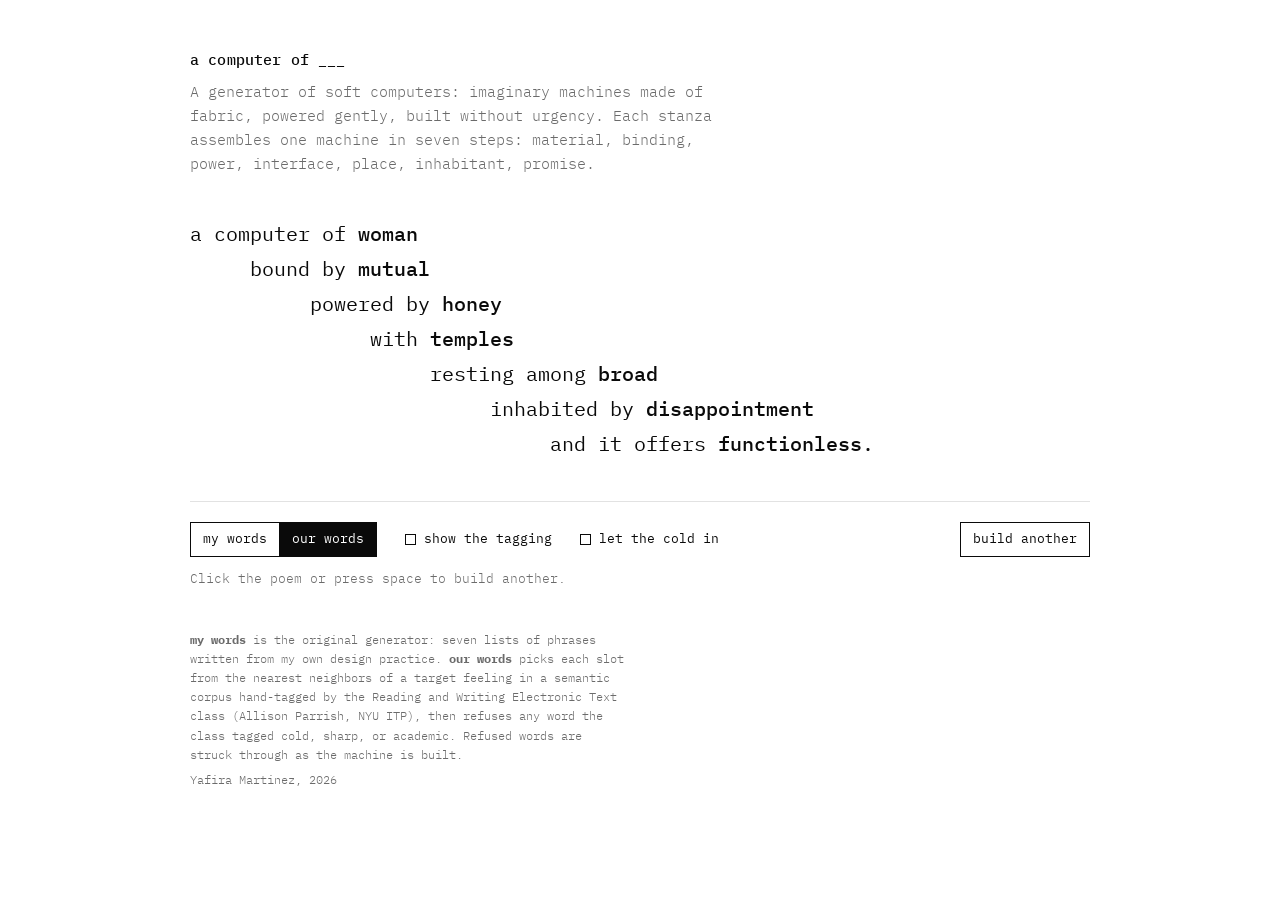
==== index.html @ 9735bdd8 "Initial commit" ====
<!doctype html>
<html lang="en">
<head>
<meta charset="utf-8">
<meta name="viewport" content="width=device-width, initial-scale=1">
<title>a computer of ___</title>
<link rel="preconnect" href="https://fonts.googleapis.com">
<link rel="stylesheet" href="https://fonts.googleapis.com/css2?family=IBM+Plex+Mono:ital,wght@0,300;0,400;0,500;1,300&display=swap">
<style>
/* layout: one column, the stanza cascades down and to the right like layered cloth; controls sit under it */
:root {
  --paper: #ffffff;
  --ink: #0a0a0a;
  --ink-soft: #6b6b6b;
  --ink-faint: #bdbdbd;
  --rule: #e2e2e2;
  --mono: "IBM Plex Mono", ui-monospace, "SF Mono", Menlo, Consolas, monospace;
  --step: 5ch;
}
@media (prefers-color-scheme: dark) {
  :root:not([data-theme="light"]) { --paper: #0a0a0a; --ink: #f5f5f5; --ink-soft: #9a9a9a; --ink-faint: #4a4a4a; --rule: #262626; color-scheme: dark; }
}
:root[data-theme="dark"] { --paper: #0a0a0a; --ink: #f5f5f5; --ink-soft: #9a9a9a; --ink-faint: #4a4a4a; --rule: #262626; color-scheme: dark; }

* { box-sizing: border-box; }
html, body { min-height: 100%; }
body {
  background: var(--paper);
  color: var(--ink);
  font-family: var(--mono);
  font-size: 15px;
  line-height: 1.6;
  padding-block: 40px 56px;
  padding-inline: 24px;
}
.wrap { max-width: 900px; margin: 0 auto; display: flex; flex-direction: column; gap: 40px; }

header { display: flex; flex-direction: column; gap: 8px; max-width: 62ch; }
h1 { font-size: 15px; font-weight: 500; margin: 0; letter-spacing: 0.01em; }
header p { margin: 0; color: var(--ink-soft); font-weight: 300; }

#stage {
  appearance: none; background: none; border: 0; color: inherit; font: inherit; text-align: left;
  padding: 0; cursor: pointer; display: flex; flex-direction: column; gap: 36px; min-width: 0;
}
#stage:focus-visible { outline: 1px dashed var(--ink); outline-offset: 12px; }

.stanza { display: flex; flex-direction: column; font-size: clamp(15px, 1.6vw + 8px, 20px); line-height: 1.75; }
.stanza.old { color: var(--ink-faint); font-size: 15px; line-height: 1.6; }
.stanza.old .tag { display: none; }
.line { padding-left: calc(var(--i) * var(--step)); text-indent: -2ch; margin-left: 2ch; min-width: 0; overflow-wrap: anywhere; }
.line.pending { visibility: hidden; }
.w { font-weight: 500; }
.stanza.old .w { font-weight: 400; }
.struck { text-decoration: line-through; color: var(--ink-faint); font-weight: 300; }
.tag { color: var(--ink-soft); font-weight: 300; font-style: italic; font-size: 0.72em; white-space: nowrap; }

.controls { display: flex; flex-wrap: wrap; gap: 12px 28px; align-items: center; border-top: 1px solid var(--rule); padding-top: 20px; }
.group { display: flex; gap: 0; border: 1px solid var(--ink); }
.group button, .toggle, .again {
  font: inherit; font-size: 13px; color: var(--ink); background: var(--paper); border: 0; padding: 6px 12px; cursor: pointer;
}
.group button[aria-pressed="true"] { background: var(--ink); color: var(--paper); }
.group button + button { border-left: 1px solid var(--ink); }
.toggle { padding: 6px 0; display: inline-flex; gap: 8px; align-items: center; }
.toggle[disabled] { color: var(--ink-faint); cursor: default; }
.box { display: inline-block; width: 11px; height: 11px; border: 1px solid currentColor; }
.toggle[aria-pressed="true"] .box { background: currentColor; }
.again { border: 1px solid var(--ink); margin-left: auto; }
.again:hover, .group button:hover { text-decoration: underline; }
button:focus-visible { outline: 1px dashed var(--ink); outline-offset: 3px; }
.panel { display: flex; flex-direction: column; gap: 12px; }
.hint { margin: 0;  color: var(--ink-soft); font-size: 13px; font-weight: 300; }

footer { color: var(--ink-soft); font-size: 12px; font-weight: 300; max-width: 62ch; display: flex; flex-direction: column; gap: 6px; }
footer p { margin: 0; }

@media (max-width: 560px) {
  :root { --step: 2ch; }
  body { padding-inline: 16px; padding-block: 28px 40px; }
  .again { margin-left: 0; }
}
@media (prefers-reduced-motion: reduce) { .line.pending { visibility: visible; } }
</style>
</head>
<body>
<div class="wrap">
  <header>
    <h1>a computer of ___</h1>
    <p>A generator of soft computers: imaginary machines made of fabric, powered gently, built without urgency. Each stanza assembles one machine in seven steps: material, binding, power, interface, place, inhabitant, promise.</p>
  </header>

  <button id="stage" type="button" aria-label="Build another computer" aria-live="polite"></button>

  <div class="panel">
  <div class="controls">
    <div class="group" role="group" aria-label="Vocabulary">
      <button id="src-hand" type="button" aria-pressed="false">my words</button>
      <button id="src-corpus" type="button" aria-pressed="true">our words</button>
    </div>
    <button id="t-tags" class="toggle" type="button" aria-pressed="false"><span class="box"></span>show the tagging</button>
    <button id="t-cold" class="toggle" type="button" aria-pressed="false"><span class="box"></span>let the cold in</button>
    <button id="again" class="again" type="button">build another</button>
  </div>
  <p class="hint" id="hint"></p>
  </div>

  <footer>
    <p><b>my words</b> is the original generator: seven lists of phrases written from my own design practice. <b>our words</b> picks each slot from the nearest neighbors of a target feeling in a semantic corpus hand-tagged by the Reading and Writing Electronic Text class (Allison Parrish, NYU ITP), then refuses any word the class tagged cold, sharp, or academic. Refused words are struck through as the machine is built.</p>
    <p>Yafira Martinez, 2026</p>
  </footer>
</div>
<script>
// nearest-neighbor pools precomputed from the class semantic corpus (semantic-categories-2026-04-10.jsonl)
const DATA = {"pools":{"material":["threads","horse","flute-player","gas","tall","flutter","period","necessity","trace","men singers","lion","glass","chestnut","posts","joint","wood","woman","plants","people","animals","rock","gasoline","your knees","knee","leaves","hoes","normal","foil","pole","gowns","inherent","sand","insect","finger","whiskers","daughter","bodies","bough","sea","head"],"structure":["harmonious","okay","lamp","salon","something","message","again","character","mutual","loop","all","lyric","breast","whispers","ease","open","broad","close","full","show","complete","hours","stamp","ones","return","motion","public","rippling","swiftness","camera","worlds","ball","lovely","nod","pockets","papa","together","unusually good","rich","shaft"],"power":["simmering","yellow","temperate","sunset","red","bath","praise","lift","hot","middle","notions","fire","nightingale","light","heat","vineyards","summer","afternoon","glow","asleep","honest","sunlight","share","manner","clothes","honey","tea","aura","bosom","touch","parent","heaven","liquor","color","father","pet","morning","desire","music","october"],"interface":["hunger","fit","steps","speakers","vehicle","stitch","straight","plow","trucks","neat","pen","workmen","thing","dock","gunpowder","doorways","typewriters","drinking","spine","pace","pieces","real","step","cuff","roads","locksmiths","long","piece","stocking","trip","topmost","proficient","rooms","sugar","platform","heights","side","set","captain","dessert"],"interface_soft":["tips","stocking","trip","topmost","proficient","sugar","traces","bearer","tangible","set","temples","teaspoon","shelf","rooms","platform","captain","ground","the pilot","writers","turnpikes","physical","figure","instruments","store","dessert","bottle","side","asia","heights","furniture","room","objects","couch","dock","workmen","gunpowder","supermarket","thing","doorways","suitcase"],"location":["harmonious","okay","whispers","breast","ease","lamp","kiln","salon","coats","shaft","fond","rich","together","everyone","unusually good","songs","house","lovely","pockets","nod","papa","workmanship","foulness","open","aura","lights","the sun","tucked in","close","bosom","full","unity","broad","hot","sun","pan","village","hearts","belly","october"],"inhabitant":["husband","personal","melancholies","concerns","you","support","behavior","uncertain","front","conceit","romance","salutation","jealous","degrading","wanting","lonely","daily","amazing","chuckle","temper","dad","ashamed","dread","passion","wives","sure","disappointment","bored","sorrow","confused","humble","problems","boreddddd","frail words","language","faithful","interest","ordinary","awful","plays"],"promise":["fame","near","foolish","jolly","girlish","strong","charming","functionless","imagination","slang","ok","performances","vibe","mean","_statirical_","personality","pride","desires","beautiful","excitement","flavorful","sentimental","unfair","soul","enchanted","funny","merry","true loves","careless","comic","shame","influences","mad","imagery","forgivable","trick","beauty","plays","wives","disappointment"]},"tags":{"_statirical_":[["emotive",1],["youthful",1]],"afternoon":[["warm",4],["organic",2],["tangible",2],["round",1],["emotive",1]],"again":[["round",2]],"all":[["round",3]],"amazing":[["emotive",1]],"animals":[["organic",5],["tangible",5],["warm",2],["youthful",1]],"ashamed":[["emotive",2]],"asia":[["tangible",1]],"asleep":[["warm",4],["emotive",2],["youthful",1],["organic",1],["round",1]],"aura":[["warm",2],["organic",1],["emotive",1],["round",1]],"awful":[["emotive",1]],"ball":[["round",3],["tangible",2],["outlandish",1],["warm",1],["youthful",1]],"bath":[["warm",3],["organic",1],["tangible",1]],"bearer":[["tangible",1]],"beautiful":[["emotive",3],["youthful",2],["round",1],["warm",1]],"beauty":[["youthful",3],["emotive",3],["organic",1],["warm",1]],"behavior":[["emotive",1]],"belly":[["round",3],["organic",2],["tangible",2],["warm",2],["youthful",1]],"bodies":[["organic",2],["tangible",2],["warm",1]],"bored":[["emotive",1]],"boreddddd":[["emotive",2]],"bosom":[["warm",2],["organic",1],["round",1],["tangible",1]],"bottle":[["tangible",1]],"bough":[["organic",2],["tangible",2],["round",1]],"breast":[["round",2],["warm",2],["tangible",1]],"broad":[["round",2],["outlandish",1],["tangible",1],["warm",1]],"camera":[["round",2],["tangible",1]],"captain":[["tangible",1]],"careless":[["emotive",2],["cold",1],["youthful",1]],"character":[["round",1]],"charming":[["youthful",1],["emotive",1]],"chestnut":[["organic",2],["tangible",2]],"chuckle":[["emotive",2]],"close":[["round",2],["organic",1],["emotive",1],["warm",1]],"clothes":[["warm",3],["organic",2],["tangible",2]],"coats":[["warm",3],["round",2],["tangible",2],["organic",1]],"color":[["warm",3],["cold",2],["organic",1],["youthful",1]],"comic":[["emotive",2],["youthful",1],["warm",1]],"complete":[["round",3],["tangible",1],["academic",1]],"conceit":[["emotive",1]],"concerns":[["emotive",3],["warm",2]],"confused":[["emotive",3]],"couch":[["tangible",4],["round",1],["warm",1]],"cuff":[["tangible",2],["sharp",1],["youthful",1]],"dad":[["emotive",1]],"daily":[["emotive",1]],"daughter":[["organic",2],["tangible",2],["youthful",1]],"degrading":[["emotive",1]],"desire":[["warm",2],["emotive",1],["organic",1],["outlandish",1],["youthful",1]],"desires":[["emotive",3],["youthful",2],["sharp",1],["warm",1]],"dessert":[["tangible",3]],"disappointment":[["emotive",1]],"dock":[["tangible",3],["cold",1],["sharp",1]],"doorways":[["tangible",3],["warm",1],["sharp",1]],"dread":[["emotive",1]],"drinking":[["tangible",2],["organic",1],["sharp",1]],"ease":[["round",2],["warm",2],["emotive",1]],"enchanted":[["emotive",2],["warm",1],["youthful",1]],"everyone":[["emotive",1],["warm",1],["round",1]],"excitement":[["emotive",3],["youthful",2],["sharp",1],["warm",1]],"faithful":[["emotive",2]],"fame":[["emotive",2],["youthful",1]],"father":[["warm",3],["emotive",2],["organic",1],["tangible",1]],"figure":[["tangible",1]],"finger":[["tangible",3],["organic",2],["round",1]],"fire":[["warm",4],["organic",3],["emotive",1]],"fit":[["tangible",2],["sharp",1]],"flavorful":[["emotive",2],["tangible",1],["youthful",1]],"flute-player":[["organic",1],["tangible",1]],"flutter":[["organic",1],["tangible",1]],"foil":[["tangible",2],["organic",1]],"fond":[["emotive",2],["round",2],["warm",2]],"foolish":[["emotive",3],["youthful",3]],"forgivable":[["emotive",3],["organic",1],["youthful",1],["warm",1]],"foulness":[["emotive",1],["round",1],["warm",1]],"frail words":[["emotive",1]],"front":[["emotive",1]],"full":[["round",2],["emotive",1],["organic",1],["warm",1]],"functionless":[["emotive",1],["youthful",1]],"funny":[["emotive",2],["warm",1],["youthful",1]],"furniture":[["tangible",2]],"gas":[["organic",1],["tangible",1]],"gasoline":[["organic",2],["tangible",1]],"girlish":[["emotive",1],["youthful",1]],"glass":[["organic",2],["tangible",2]],"glow":[["warm",5],["organic",4],["round",2],["emotive",1],["youthful",1],["tangible",1]],"gowns":[["tangible",2],["organic",1]],"ground":[["tangible",1]],"gunpowder":[["tangible",3],["cold",1],["sharp",1]],"harmonious":[["round",1],["warm",1]],"head":[["organic",4],["tangible",4],["round",2]],"hearts":[["warm",4],["organic",3],["round",3],["emotive",2],["tangible",2],["youthful",1]],"heat":[["organic",1],["warm",1]],"heaven":[["warm",2],["organic",1],["emotive",1],["outlandish",1]],"heights":[["tangible",1]],"hoes":[["tangible",2],["organic",1]],"honest":[["warm",2],["emotive",1]],"honey":[["organic",2],["warm",2],["tangible",1]],"horse":[["organic",1],["tangible",1]],"hot":[["warm",7],["organic",3],["round",2],["sharp",1],["tangible",1]],"hours":[["round",2],["outlandish",1]],"house":[["round",4],["tangible",4],["warm",4]],"humble":[["emotive",1]],"hunger":[["tangible",2],["sharp",1]],"husband":[["emotive",2],["warm",1]],"imagery":[["emotive",2],["academic",1],["youthful",1]],"imagination":[["emotive",1],["youthful",1]],"influences":[["emotive",2],["outlandish",1],["youthful",1]],"inherent":[["organic",2],["tangible",1]],"insect":[["organic",3],["tangible",2],["sharp",1]],"instruments":[["tangible",1]],"interest":[["emotive",1]],"jealous":[["emotive",2]],"joint":[["organic",5],["tangible",5],["youthful",1],["outlandish",1]],"jolly":[["emotive",1],["youthful",1]],"kiln":[["warm",2],["round",1],["tangible",1]],"knee":[["tangible",2],["organic",1]],"lamp":[["round",2],["warm",1],["tangible",1]],"language":[["emotive",1]],"leaves":[["organic",2],["tangible",1]],"lift":[["warm",2]],"light":[["warm",6],["organic",3],["tangible",2],["emotive",1],["youthful",1],["sharp",1],["round",1]],"lights":[["warm",2],["sharp",1],["tangible",1],["round",1]],"lion":[["organic",1],["tangible",1]],"liquor":[["warm",2],["organic",1],["sharp",1],["tangible",1]],"locksmiths":[["tangible",3],["sharp",1],["academic",1],["cold",1]],"lonely":[["emotive",1]],"long":[["tangible",3],["outlandish",1],["round",1],["sharp",1]],"loop":[["round",2]],"lovely":[["emotive",1],["round",1],["warm",1]],"lyric":[["round",1]],"mad":[["emotive",2],["youthful",1],["sharp",1]],"manner":[["warm",2],["emotive",1]],"mean":[["emotive",1],["youthful",1]],"melancholies":[["emotive",2],["warm",1]],"men singers":[["organic",1],["tangible",1]],"merry":[["emotive",2],["warm",1],["youthful",1]],"message":[["round",1]],"middle":[["warm",1]],"morning":[["warm",3],["cold",2],["organic",2],["tangible",1],["sharp",1]],"motion":[["round",2],["tangible",1]],"music":[["warm",4],["emotive",3],["organic",2],["tangible",1],["round",1],["youthful",1]],"mutual":[["round",1]],"near":[["emotive",2],["youthful",1]],"neat":[["sharp",1],["tangible",1]],"necessity":[["organic",1],["tangible",1]],"nightingale":[["warm",3],["organic",1],["outlandish",1],["academic",1]],"nod":[["emotive",1],["round",1],["warm",1]],"normal":[["organic",2],["tangible",1]],"notions":[["warm",1]],"objects":[["tangible",3],["cold",1]],"october":[["warm",2],["emotive",1],["round",1],["cold",1],["organic",1]],"ok":[["emotive",2],["youthful",2]],"okay":[["round",1],["warm",1]],"ones":[["round",2],["outlandish",1]],"open":[["round",2],["warm",1],["youthful",1],["emotive",1]],"ordinary":[["emotive",1]],"pace":[["tangible",2],["academic",1],["sharp",1]],"pan":[["round",4],["tangible",4],["warm",3]],"papa":[["round",2],["warm",2],["cold",1],["emotive",1],["tangible",1],["youthful",1]],"parent":[["warm",2],["emotive",1],["organic",1],["tangible",1]],"passion":[["emotive",2]],"pen":[["tangible",4],["sharp",3],["round",1],["academic",1]],"people":[["organic",4],["tangible",4],["academic",1],["emotive",1],["warm",1]],"performances":[["emotive",1],["youthful",1]],"period":[["organic",1],["tangible",1]],"personal":[["emotive",2],["warm",1]],"personality":[["emotive",3],["organic",1],["youthful",1]],"pet":[["warm",3],["tangible",2],["organic",1],["emotive",1]],"physical":[["tangible",1]],"piece":[["tangible",3],["sharp",3],["round",1],["organic",1]],"pieces":[["tangible",2],["organic",1],["sharp",1]],"plants":[["organic",4],["tangible",3],["warm",1]],"platform":[["tangible",2]],"plays":[["emotive",1]],"plow":[["sharp",2],["tangible",2]],"pockets":[["round",1],["tangible",1],["warm",1]],"pole":[["tangible",2],["organic",1]],"posts":[["organic",1],["tangible",1]],"praise":[["warm",1]],"pride":[["emotive",3],["youthful",1],["organic",1]],"problems":[["emotive",1]],"proficient":[["tangible",1]],"public":[["round",2],["academic",1]],"real":[["tangible",2],["organic",1],["sharp",1]],"red":[["warm",6],["organic",3],["round",1],["emotive",1],["youthful",1]],"return":[["round",2],["tangible",1]],"rich":[["emotive",1],["round",1],["warm",1]],"rippling":[["round",2],["organic",1]],"roads":[["tangible",3],["sharp",1],["organic",1],["round",1]],"rock":[["organic",3],["tangible",3],["round",1],["sharp",1]],"romance":[["emotive",1]],"room":[["tangible",4],["round",1]],"rooms":[["tangible",2]],"salon":[["round",2],["emotive",1],["warm",1]],"salutation":[["emotive",1]],"sand":[["organic",3],["tangible",2],["warm",1]],"sea":[["organic",2],["tangible",2],["round",1]],"sentimental":[["emotive",2],["warm",1],["youthful",1]],"set":[["tangible",1]],"shaft":[["round",1],["tangible",1],["warm",1]],"shame":[["emotive",2],["cold",1],["youthful",1]],"share":[["warm",2],["emotive",1]],"shelf":[["tangible",2]],"show":[["round",3],["organic",1],["tangible",1]],"side":[["tangible",2]],"simmering":[["warm",2],["organic",1]],"slang":[["youthful",1],["emotive",1]],"something":[["round",1]],"songs":[["emotive",1],["round",1],["warm",1]],"sorrow":[["emotive",2]],"soul":[["emotive",2],["organic",1],["youthful",1]],"speakers":[["tangible",3],["sharp",2],["round",1]],"spine":[["tangible",2],["sharp",1],["organic",1]],"stamp":[["round",2],["tangible",1]],"step":[["tangible",2],["organic",1],["sharp",1]],"steps":[["tangible",3],["sharp",2]],"stitch":[["tangible",1],["sharp",1]],"stocking":[["tangible",2]],"store":[["tangible",2]],"straight":[["sharp",2],["tangible",2]],"strong":[["emotive",1],["youthful",1]],"sugar":[["tangible",1]],"suitcase":[["tangible",2],["round",1]],"summer":[["organic",4],["warm",4],["emotive",1]],"sun":[["warm",4],["organic",3],["round",3],["tangible",2],["sharp",1]],"sunlight":[["organic",3],["warm",3],["youthful",1],["tangible",1]],"sunset":[["warm",2],["organic",1]],"supermarket":[["tangible",3],["cold",1],["organic",1]],"support":[["emotive",1]],"sure":[["emotive",1]],"swiftness":[["round",2],["organic",1]],"tall":[["organic",1],["tangible",1]],"tangible":[["tangible",3]],"tea":[["warm",2],["organic",1],["sharp",1],["tangible",1]],"teaspoon":[["tangible",2]],"temper":[["emotive",1]],"temperate":[["warm",2],["organic",1]],"temples":[["tangible",2]],"the pilot":[["tangible",1]],"the sun":[["warm",2],["outlandish",1],["round",1],["tangible",1]],"thing":[["tangible",3],["sharp",1],["academic",1]],"threads":[["organic",1],["tangible",1]],"tips":[["tangible",2]],"together":[["round",1],["tangible",1],["warm",1]],"topmost":[["tangible",1]],"touch":[["warm",2],["emotive",1],["organic",1],["tangible",1]],"trace":[["organic",2],["tangible",2]],"traces":[["tangible",1]],"trick":[["emotive",3],["sharp",1],["youthful",1],["cold",1]],"trip":[["tangible",1]],"trucks":[["sharp",1],["tangible",1]],"true loves":[["emotive",2],["warm",1],["youthful",1]],"tucked in":[["warm",2],["round",1],["youthful",1],["tangible",1]],"turnpikes":[["tangible",1]],"typewriters":[["tangible",3],["sharp",2],["academic",1],["outlandish",1]],"uncertain":[["emotive",1]],"unfair":[["emotive",2],["academic",1],["youthful",1]],"unity":[["warm",2],["academic",1],["emotive",1],["round",1]],"unusually good":[["emotive",1],["round",1],["warm",1]],"vehicle":[["tangible",1],["sharp",1]],"vibe":[["emotive",2],["youthful",2]],"village":[["warm",3],["tangible",2],["round",1]],"vineyards":[["organic",1],["warm",1]],"wanting":[["emotive",1]],"whiskers":[["organic",3],["tangible",2],["round",1]],"whispers":[["round",2],["warm",2],["emotive",1]],"wives":[["emotive",1]],"woman":[["organic",6],["tangible",4],["warm",1]],"wood":[["organic",3],["tangible",2]],"workmanship":[["round",1],["warm",1],["academic",1]],"workmen":[["tangible",3],["sharp",1],["organic",1]],"worlds":[["round",5],["organic",3],["outlandish",2],["warm",2],["tangible",2]],"writers":[["tangible",1]],"yellow":[["warm",2],["organic",1]],"you":[["emotive",1]],"your knees":[["organic",2],["tangible",1]]}};
// vocabulary from the original generator (assignment #1)
const HAND = {
  material: ["felt", "knit", "tulle", "conductive thread", "soft silicone", "foam", "velvet", "gel", "mesh", "industrial felt", "cloud fiber"],
  structure: ["stitched with running thread", "sealed with a slow zipper", "laced with ribbon logic", "held by snaps and patience", "taped with care (temporary)", "woven in loops that remember"],
  power: ["moonlight", "usb power", "a warm battery", "static", "a dim wall outlet", "no power at all", "a shared charge"],
  interface: ["a keyboard that blushes when touched", "a screen that refuses urgency", "buttons that only work if you're gentle", "a dial that drifts like weather", "a touchpad made of cloth and friction", "a cursor that waits for your breath"],
  location: ["under a desk lamp at midnight", "in a room where time is slower", "inside a tote bag", "by the window with quiet air", "in the studio after critique", "near a plant that survives anyway"],
  inhabitant: ["people who log off early", "hands learning softness", "a shy machine spirit", "tired students and their prototypes", "a small archive of care", "memories that don't want to be optimized"],
  promise: ["it will not rush you", "it will misbehave politely", "it will keep your secrets imperfectly", "it will take breaks with you", "it will glow only when needed", "it will never ask for your attention twice"]
};

// the seven-line cascade, per vocabulary
const TEMPLATES = {
  hand: [
    ["A computer of ", "material", ""],
    ["", "structure", ""],
    ["powered by ", "power", ""],
    ["with ", "interface", ""],
    ["resting ", "location", ""],
    ["inhabited by ", "inhabitant", ""],
    ["and ", "promise", "."]
  ],
  corpus: [
    ["a computer of ", "material", ""],
    ["bound by ", "structure", ""],
    ["powered by ", "power", ""],
    ["with ", "interface", ""],
    ["resting among ", "location", ""],
    ["inhabited by ", "inhabitant", ""],
    ["and it offers ", "promise", "."]
  ]
};

const FORBIDDEN = new Set(["cold", "sharp", "academic"]);
const pick = a => a[Math.floor(Math.random() * a.length)];
const tagsOf = w => (DATA.tags[w] || []);
const hasForbidden = w => tagsOf(w).some(([t]) => FORBIDDEN.has(t));

const state = { src: "corpus", tags: false, cold: false };
const reduced = window.matchMedia("(prefers-reduced-motion: reduce)").matches;

// corpus slot: returns the chosen word plus any words the rejection rule refused on the way
function corpusSlot(slot) {
  if (state.cold) {
    // the first version: 20 nearest neighbors, interface leans a little sharp, nothing refused
    const pool = DATA.pools[slot === "interface" ? "interface" : slot].slice(0, 20);
    return { word: pick(pool), refused: [] };
  }
  // the reworked version: 40 nearest neighbors, up to 20 tries to find a soft word
  const pool = DATA.pools[slot === "interface" ? "interface_soft" : slot];
  const refused = [];
  let word;
  for (let i = 0; i < 20; i++) {
    word = pick(pool);
    if (!hasForbidden(word)) return { word, refused };
    if (!refused.includes(word)) refused.push(word);
  }
  return { word, refused };
}

function buildStanza() {
  return TEMPLATES[state.src].map(([pre, slot, post]) => {
    const r = state.src === "hand" ? { word: pick(HAND[slot]), refused: [] } : corpusSlot(slot);
    return { pre, post, ...r, corpus: state.src === "corpus" };
  });
}

function tagText(word) {
  const t = tagsOf(word).slice(0, 2).map(([n]) => n);
  return t.length ? " (" + t.join(", ") + ")" : "";
}

function lineEl(i) {
  const el = document.createElement("span");
  el.className = "line";
  el.style.setProperty("--i", i);
  return el;
}

function fillLine(el, l) {
  el.textContent = "";
  el.append(l.pre);
  const w = document.createElement("span");
  w.className = "w";
  w.textContent = l.word;
  el.append(w);
  if (l.corpus && state.tags) {
    const t = document.createElement("span");
    t.className = "tag";
    t.textContent = tagText(l.word);
    el.append(t);
  }
  el.append(l.post);
}

const stage = document.getElementById("stage");
const history = [];
let building = false;

function render() {
  stage.textContent = "";
  history.forEach((s, idx) => {
    const st = document.createElement("span");
    st.className = "stanza" + (idx < history.length - 1 ? " old" : "");
    s.forEach((l, i) => { const el = lineEl(i); fillLine(el, l); st.append(el); });
    stage.append(st);
  });
}

const wait = ms => new Promise(r => setTimeout(r, ms));

async function another() {
  if (building) return;
  building = true;
  const s = buildStanza();
  history.push(s);
  if (history.length > 4) history.shift();
  render();
  if (!reduced) {
    const st = stage.lastElementChild;
    const lines = [...st.children];
    lines.forEach(el => el.classList.add("pending"));
    for (let i = 0; i < lines.length; i++) {
      const el = lines[i], l = s[i];
      el.classList.remove("pending");
      // show each refusal before the soft word lands
      for (const bad of l.refused) {
        el.textContent = "";
        el.append(l.pre);
        const b = document.createElement("span");
        b.className = "struck";
        b.textContent = bad;
        el.append(b);
        if (state.tags) { const t = document.createElement("span"); t.className = "tag"; t.textContent = tagText(bad); el.append(t); }
        await wait(420);
      }
      fillLine(el, l);
      await wait(260);
    }
  }
  building = false;
}

function setHint() {
  const h = document.getElementById("hint");
  if (state.src === "hand") h.textContent = "Click the poem or press space to build another. My words ignore the corpus, so tagging and refusal are off.";
  else if (state.cold) h.textContent = "The rejection rule is off. Cold, sharp, and academic words can get in.";
  else h.textContent = "Click the poem or press space to build another.";
}

function sync() {
  document.getElementById("src-hand").setAttribute("aria-pressed", state.src === "hand");
  document.getElementById("src-corpus").setAttribute("aria-pressed", state.src === "corpus");
  const tg = document.getElementById("t-tags"), cd = document.getElementById("t-cold");
  tg.setAttribute("aria-pressed", state.tags);
  cd.setAttribute("aria-pressed", state.cold);
  tg.disabled = cd.disabled = state.src === "hand";
  setHint();
}

document.getElementById("src-hand").onclick = () => { state.src = "hand"; sync(); another(); };
document.getElementById("src-corpus").onclick = () => { state.src = "corpus"; sync(); another(); };
document.getElementById("t-tags").onclick = () => { state.tags = !state.tags; sync(); render(); };
document.getElementById("t-cold").onclick = () => { state.cold = !state.cold; sync(); another(); };
document.getElementById("again").onclick = another;
stage.onclick = another;
document.addEventListener("keydown", e => {
  if (e.code === "Space" && e.target === document.body) { e.preventDefault(); another(); }
});

// each visit starts with a finished machine already on the page
sync();
history.push(buildStanza());
render();
</script>
</body>
</html>
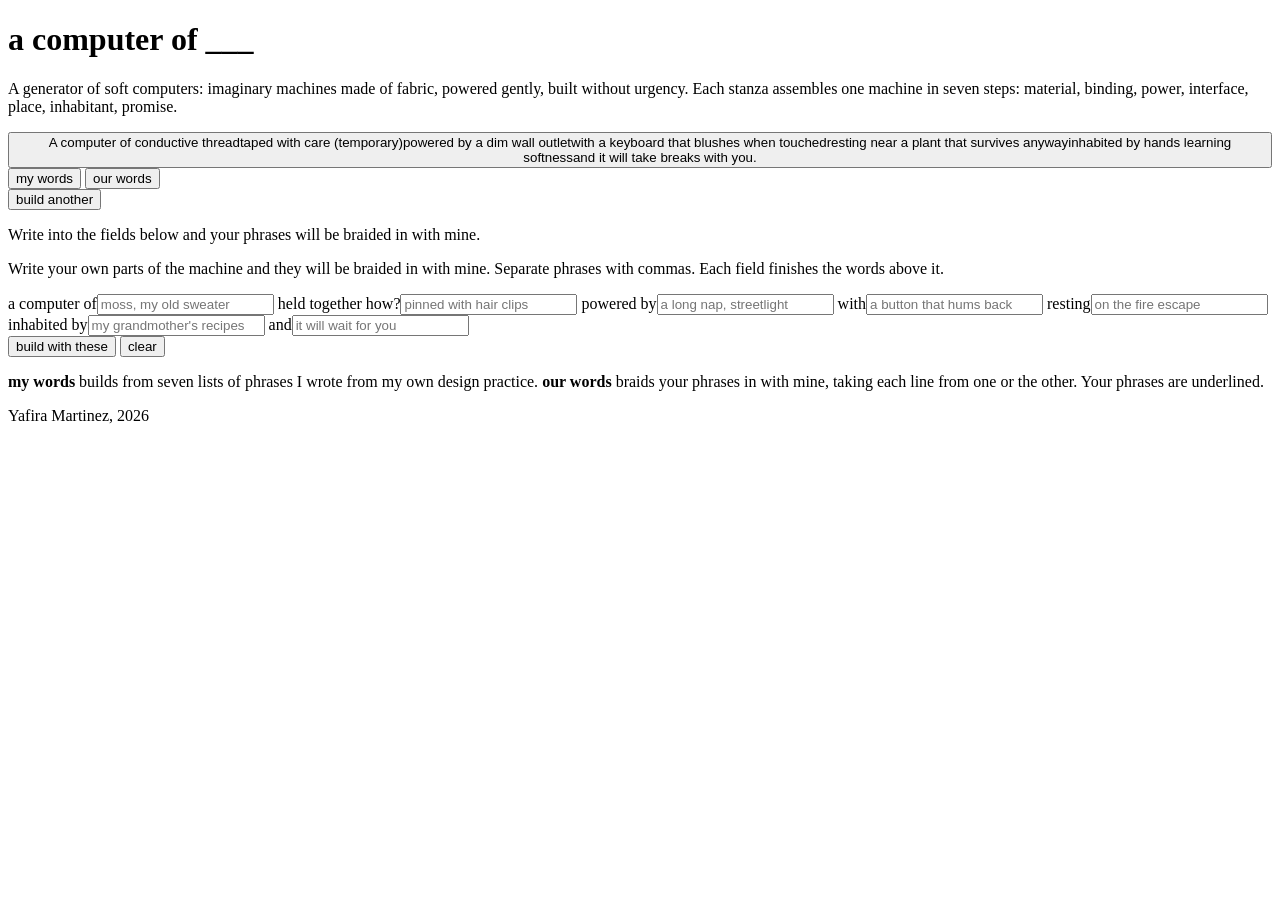
==== commit 3a68d9a6: "ported the soft computer poetry generator from poetry_generator.ipynb to the browser as a standalone" ====
--- a/index.html
+++ b/index.html
@@ -1,292 +1,121 @@
 <!doctype html>
 <html lang="en">
-<head>
-<meta charset="utf-8">
-<meta name="viewport" content="width=device-width, initial-scale=1">
-<title>a computer of ___</title>
-<link rel="preconnect" href="https://fonts.googleapis.com">
-<link rel="stylesheet" href="https://fonts.googleapis.com/css2?family=IBM+Plex+Mono:ital,wght@0,300;0,400;0,500;1,300&display=swap">
-<style>
-/* layout: one column, the stanza cascades down and to the right like layered cloth; controls sit under it */
-:root {
-  --paper: #ffffff;
-  --ink: #0a0a0a;
-  --ink-soft: #6b6b6b;
-  --ink-faint: #bdbdbd;
-  --rule: #e2e2e2;
-  --mono: "IBM Plex Mono", ui-monospace, "SF Mono", Menlo, Consolas, monospace;
-  --step: 5ch;
-}
-@media (prefers-color-scheme: dark) {
-  :root:not([data-theme="light"]) { --paper: #0a0a0a; --ink: #f5f5f5; --ink-soft: #9a9a9a; --ink-faint: #4a4a4a; --rule: #262626; color-scheme: dark; }
-}
-:root[data-theme="dark"] { --paper: #0a0a0a; --ink: #f5f5f5; --ink-soft: #9a9a9a; --ink-faint: #4a4a4a; --rule: #262626; color-scheme: dark; }
+  <head>
+    <meta charset="utf-8" />
+    <meta name="viewport" content="width=device-width, initial-scale=1" />
+    <title>a computer of ___</title>
+    <link rel="preconnect" href="https://fonts.googleapis.com" />
+    <link
+      rel="stylesheet"
+      href="https://fonts.googleapis.com/css2?family=IBM+Plex+Mono:ital,wght@0,300;0,400;0,500;1,300&display=swap"
+    />
+    <link rel="stylesheet" href="style.css" />
+  </head>
+  <body>
+    <div class="wrap">
+      <header>
+        <h1>a computer of ___</h1>
+        <p>
+          A generator of soft computers: imaginary machines made of fabric,
+          powered gently, built without urgency. Each stanza assembles one
+          machine in seven steps: material, binding, power, interface, place,
+          inhabitant, promise.
+        </p>
+      </header>
 
-* { box-sizing: border-box; }
-html, body { min-height: 100%; }
-body {
-  background: var(--paper);
-  color: var(--ink);
-  font-family: var(--mono);
-  font-size: 15px;
-  line-height: 1.6;
-  padding-block: 40px 56px;
-  padding-inline: 24px;
-}
-.wrap { max-width: 900px; margin: 0 auto; display: flex; flex-direction: column; gap: 40px; }
+      <button
+        id="stage"
+        type="button"
+        aria-label="Build another computer"
+        aria-live="polite"
+      ></button>
 
-header { display: flex; flex-direction: column; gap: 8px; max-width: 62ch; }
-h1 { font-size: 15px; font-weight: 500; margin: 0; letter-spacing: 0.01em; }
-header p { margin: 0; color: var(--ink-soft); font-weight: 300; }
+      <div class="panel">
+        <div class="controls">
+          <div class="group" role="group" aria-label="Whose words">
+            <button id="src-mine" type="button" aria-pressed="false">
+              my words
+            </button>
+            <button id="src-ours" type="button" aria-pressed="true">
+              our words
+            </button>
+          </div>
+          <button id="again" class="again" type="button">build another</button>
+        </div>
+        <p class="hint" id="hint"></p>
+        <form id="yours" class="yours">
+          <p class="yours-intro">
+            Write your own parts of the machine and they will be braided in with
+            mine. Separate phrases with commas. Each field finishes the words
+            above it.
+          </p>
+          <div class="fields">
+            <label for="f-material"
+              ><span>a computer of</span
+              ><input
+                id="f-material"
+                autocomplete="off"
+                placeholder="moss, my old sweater"
+            /></label>
+            <label for="f-structure"
+              ><span>held together how?</span
+              ><input
+                id="f-structure"
+                autocomplete="off"
+                placeholder="pinned with hair clips"
+            /></label>
+            <label for="f-power"
+              ><span>powered by</span
+              ><input
+                id="f-power"
+                autocomplete="off"
+                placeholder="a long nap, streetlight"
+            /></label>
+            <label for="f-interface"
+              ><span>with</span
+              ><input
+                id="f-interface"
+                autocomplete="off"
+                placeholder="a button that hums back"
+            /></label>
+            <label for="f-location"
+              ><span>resting</span
+              ><input
+                id="f-location"
+                autocomplete="off"
+                placeholder="on the fire escape"
+            /></label>
+            <label for="f-inhabitant"
+              ><span>inhabited by</span
+              ><input
+                id="f-inhabitant"
+                autocomplete="off"
+                placeholder="my grandmother's recipes"
+            /></label>
+            <label for="f-promise"
+              ><span>and</span
+              ><input
+                id="f-promise"
+                autocomplete="off"
+                placeholder="it will wait for you"
+            /></label>
+          </div>
+          <div class="form-actions">
+            <button type="submit" class="again">build with these</button>
+            <button type="button" id="clear-yours" class="toggle">clear</button>
+          </div>
+        </form>
+      </div>
 
-#stage {
-  appearance: none; background: none; border: 0; color: inherit; font: inherit; text-align: left;
-  padding: 0; cursor: pointer; display: flex; flex-direction: column; gap: 36px; min-width: 0;
-}
-#stage:focus-visible { outline: 1px dashed var(--ink); outline-offset: 12px; }
-
-.stanza { display: flex; flex-direction: column; font-size: clamp(15px, 1.6vw + 8px, 20px); line-height: 1.75; }
-.stanza.old { color: var(--ink-faint); font-size: 15px; line-height: 1.6; }
-.stanza.old .tag { display: none; }
-.line { padding-left: calc(var(--i) * var(--step)); text-indent: -2ch; margin-left: 2ch; min-width: 0; overflow-wrap: anywhere; }
-.line.pending { visibility: hidden; }
-.w { font-weight: 500; }
-.stanza.old .w { font-weight: 400; }
-.struck { text-decoration: line-through; color: var(--ink-faint); font-weight: 300; }
-.tag { color: var(--ink-soft); font-weight: 300; font-style: italic; font-size: 0.72em; white-space: nowrap; }
-
-.controls { display: flex; flex-wrap: wrap; gap: 12px 28px; align-items: center; border-top: 1px solid var(--rule); padding-top: 20px; }
-.group { display: flex; gap: 0; border: 1px solid var(--ink); }
-.group button, .toggle, .again {
-  font: inherit; font-size: 13px; color: var(--ink); background: var(--paper); border: 0; padding: 6px 12px; cursor: pointer;
-}
-.group button[aria-pressed="true"] { background: var(--ink); color: var(--paper); }
-.group button + button { border-left: 1px solid var(--ink); }
-.toggle { padding: 6px 0; display: inline-flex; gap: 8px; align-items: center; }
-.toggle[disabled] { color: var(--ink-faint); cursor: default; }
-.box { display: inline-block; width: 11px; height: 11px; border: 1px solid currentColor; }
-.toggle[aria-pressed="true"] .box { background: currentColor; }
-.again { border: 1px solid var(--ink); margin-left: auto; }
-.again:hover, .group button:hover { text-decoration: underline; }
-button:focus-visible { outline: 1px dashed var(--ink); outline-offset: 3px; }
-.panel { display: flex; flex-direction: column; gap: 12px; }
-.hint { margin: 0;  color: var(--ink-soft); font-size: 13px; font-weight: 300; }
-
-footer { color: var(--ink-soft); font-size: 12px; font-weight: 300; max-width: 62ch; display: flex; flex-direction: column; gap: 6px; }
-footer p { margin: 0; }
-
-@media (max-width: 560px) {
-  :root { --step: 2ch; }
-  body { padding-inline: 16px; padding-block: 28px 40px; }
-  .again { margin-left: 0; }
-}
-@media (prefers-reduced-motion: reduce) { .line.pending { visibility: visible; } }
-</style>
-</head>
-<body>
-<div class="wrap">
-  <header>
-    <h1>a computer of ___</h1>
-    <p>A generator of soft computers: imaginary machines made of fabric, powered gently, built without urgency. Each stanza assembles one machine in seven steps: material, binding, power, interface, place, inhabitant, promise.</p>
-  </header>
-
-  <button id="stage" type="button" aria-label="Build another computer" aria-live="polite"></button>
-
-  <div class="panel">
-  <div class="controls">
-    <div class="group" role="group" aria-label="Vocabulary">
-      <button id="src-hand" type="button" aria-pressed="false">my words</button>
-      <button id="src-corpus" type="button" aria-pressed="true">our words</button>
+      <footer>
+        <p>
+          <b>my words</b> builds from seven lists of phrases I wrote from my own
+          design practice. <b>our words</b> braids your phrases in with mine,
+          taking each line from one or the other. Your phrases are underlined.
+        </p>
+        <p>Yafira Martinez, 2026</p>
+      </footer>
     </div>
-    <button id="t-tags" class="toggle" type="button" aria-pressed="false"><span class="box"></span>show the tagging</button>
-    <button id="t-cold" class="toggle" type="button" aria-pressed="false"><span class="box"></span>let the cold in</button>
-    <button id="again" class="again" type="button">build another</button>
-  </div>
-  <p class="hint" id="hint"></p>
-  </div>
-
-  <footer>
-    <p><b>my words</b> is the original generator: seven lists of phrases written from my own design practice. <b>our words</b> picks each slot from the nearest neighbors of a target feeling in a semantic corpus hand-tagged by the Reading and Writing Electronic Text class (Allison Parrish, NYU ITP), then refuses any word the class tagged cold, sharp, or academic. Refused words are struck through as the machine is built.</p>
-    <p>Yafira Martinez, 2026</p>
-  </footer>
-</div>
-<script>
-// nearest-neighbor pools precomputed from the class semantic corpus (semantic-categories-2026-04-10.jsonl)
-const DATA = {"pools":{"material":["threads","horse","flute-player","gas","tall","flutter","period","necessity","trace","men singers","lion","glass","chestnut","posts","joint","wood","woman","plants","people","animals","rock","gasoline","your knees","knee","leaves","hoes","normal","foil","pole","gowns","inherent","sand","insect","finger","whiskers","daughter","bodies","bough","sea","head"],"structure":["harmonious","okay","lamp","salon","something","message","again","character","mutual","loop","all","lyric","breast","whispers","ease","open","broad","close","full","show","complete","hours","stamp","ones","return","motion","public","rippling","swiftness","camera","worlds","ball","lovely","nod","pockets","papa","together","unusually good","rich","shaft"],"power":["simmering","yellow","temperate","sunset","red","bath","praise","lift","hot","middle","notions","fire","nightingale","light","heat","vineyards","summer","afternoon","glow","asleep","honest","sunlight","share","manner","clothes","honey","tea","aura","bosom","touch","parent","heaven","liquor","color","father","pet","morning","desire","music","october"],"interface":["hunger","fit","steps","speakers","vehicle","stitch","straight","plow","trucks","neat","pen","workmen","thing","dock","gunpowder","doorways","typewriters","drinking","spine","pace","pieces","real","step","cuff","roads","locksmiths","long","piece","stocking","trip","topmost","proficient","rooms","sugar","platform","heights","side","set","captain","dessert"],"interface_soft":["tips","stocking","trip","topmost","proficient","sugar","traces","bearer","tangible","set","temples","teaspoon","shelf","rooms","platform","captain","ground","the pilot","writers","turnpikes","physical","figure","instruments","store","dessert","bottle","side","asia","heights","furniture","room","objects","couch","dock","workmen","gunpowder","supermarket","thing","doorways","suitcase"],"location":["harmonious","okay","whispers","breast","ease","lamp","kiln","salon","coats","shaft","fond","rich","together","everyone","unusually good","songs","house","lovely","pockets","nod","papa","workmanship","foulness","open","aura","lights","the sun","tucked in","close","bosom","full","unity","broad","hot","sun","pan","village","hearts","belly","october"],"inhabitant":["husband","personal","melancholies","concerns","you","support","behavior","uncertain","front","conceit","romance","salutation","jealous","degrading","wanting","lonely","daily","amazing","chuckle","temper","dad","ashamed","dread","passion","wives","sure","disappointment","bored","sorrow","confused","humble","problems","boreddddd","frail words","language","faithful","interest","ordinary","awful","plays"],"promise":["fame","near","foolish","jolly","girlish","strong","charming","functionless","imagination","slang","ok","performances","vibe","mean","_statirical_","personality","pride","desires","beautiful","excitement","flavorful","sentimental","unfair","soul","enchanted","funny","merry","true loves","careless","comic","shame","influences","mad","imagery","forgivable","trick","beauty","plays","wives","disappointment"]},"tags":{"_statirical_":[["emotive",1],["youthful",1]],"afternoon":[["warm",4],["organic",2],["tangible",2],["round",1],["emotive",1]],"again":[["round",2]],"all":[["round",3]],"amazing":[["emotive",1]],"animals":[["organic",5],["tangible",5],["warm",2],["youthful",1]],"ashamed":[["emotive",2]],"asia":[["tangible",1]],"asleep":[["warm",4],["emotive",2],["youthful",1],["organic",1],["round",1]],"aura":[["warm",2],["organic",1],["emotive",1],["round",1]],"awful":[["emotive",1]],"ball":[["round",3],["tangible",2],["outlandish",1],["warm",1],["youthful",1]],"bath":[["warm",3],["organic",1],["tangible",1]],"bearer":[["tangible",1]],"beautiful":[["emotive",3],["youthful",2],["round",1],["warm",1]],"beauty":[["youthful",3],["emotive",3],["organic",1],["warm",1]],"behavior":[["emotive",1]],"belly":[["round",3],["organic",2],["tangible",2],["warm",2],["youthful",1]],"bodies":[["organic",2],["tangible",2],["warm",1]],"bored":[["emotive",1]],"boreddddd":[["emotive",2]],"bosom":[["warm",2],["organic",1],["round",1],["tangible",1]],"bottle":[["tangible",1]],"bough":[["organic",2],["tangible",2],["round",1]],"breast":[["round",2],["warm",2],["tangible",1]],"broad":[["round",2],["outlandish",1],["tangible",1],["warm",1]],"camera":[["round",2],["tangible",1]],"captain":[["tangible",1]],"careless":[["emotive",2],["cold",1],["youthful",1]],"character":[["round",1]],"charming":[["youthful",1],["emotive",1]],"chestnut":[["organic",2],["tangible",2]],"chuckle":[["emotive",2]],"close":[["round",2],["organic",1],["emotive",1],["warm",1]],"clothes":[["warm",3],["organic",2],["tangible",2]],"coats":[["warm",3],["round",2],["tangible",2],["organic",1]],"color":[["warm",3],["cold",2],["organic",1],["youthful",1]],"comic":[["emotive",2],["youthful",1],["warm",1]],"complete":[["round",3],["tangible",1],["academic",1]],"conceit":[["emotive",1]],"concerns":[["emotive",3],["warm",2]],"confused":[["emotive",3]],"couch":[["tangible",4],["round",1],["warm",1]],"cuff":[["tangible",2],["sharp",1],["youthful",1]],"dad":[["emotive",1]],"daily":[["emotive",1]],"daughter":[["organic",2],["tangible",2],["youthful",1]],"degrading":[["emotive",1]],"desire":[["warm",2],["emotive",1],["organic",1],["outlandish",1],["youthful",1]],"desires":[["emotive",3],["youthful",2],["sharp",1],["warm",1]],"dessert":[["tangible",3]],"disappointment":[["emotive",1]],"dock":[["tangible",3],["cold",1],["sharp",1]],"doorways":[["tangible",3],["warm",1],["sharp",1]],"dread":[["emotive",1]],"drinking":[["tangible",2],["organic",1],["sharp",1]],"ease":[["round",2],["warm",2],["emotive",1]],"enchanted":[["emotive",2],["warm",1],["youthful",1]],"everyone":[["emotive",1],["warm",1],["round",1]],"excitement":[["emotive",3],["youthful",2],["sharp",1],["warm",1]],"faithful":[["emotive",2]],"fame":[["emotive",2],["youthful",1]],"father":[["warm",3],["emotive",2],["organic",1],["tangible",1]],"figure":[["tangible",1]],"finger":[["tangible",3],["organic",2],["round",1]],"fire":[["warm",4],["organic",3],["emotive",1]],"fit":[["tangible",2],["sharp",1]],"flavorful":[["emotive",2],["tangible",1],["youthful",1]],"flute-player":[["organic",1],["tangible",1]],"flutter":[["organic",1],["tangible",1]],"foil":[["tangible",2],["organic",1]],"fond":[["emotive",2],["round",2],["warm",2]],"foolish":[["emotive",3],["youthful",3]],"forgivable":[["emotive",3],["organic",1],["youthful",1],["warm",1]],"foulness":[["emotive",1],["round",1],["warm",1]],"frail words":[["emotive",1]],"front":[["emotive",1]],"full":[["round",2],["emotive",1],["organic",1],["warm",1]],"functionless":[["emotive",1],["youthful",1]],"funny":[["emotive",2],["warm",1],["youthful",1]],"furniture":[["tangible",2]],"gas":[["organic",1],["tangible",1]],"gasoline":[["organic",2],["tangible",1]],"girlish":[["emotive",1],["youthful",1]],"glass":[["organic",2],["tangible",2]],"glow":[["warm",5],["organic",4],["round",2],["emotive",1],["youthful",1],["tangible",1]],"gowns":[["tangible",2],["organic",1]],"ground":[["tangible",1]],"gunpowder":[["tangible",3],["cold",1],["sharp",1]],"harmonious":[["round",1],["warm",1]],"head":[["organic",4],["tangible",4],["round",2]],"hearts":[["warm",4],["organic",3],["round",3],["emotive",2],["tangible",2],["youthful",1]],"heat":[["organic",1],["warm",1]],"heaven":[["warm",2],["organic",1],["emotive",1],["outlandish",1]],"heights":[["tangible",1]],"hoes":[["tangible",2],["organic",1]],"honest":[["warm",2],["emotive",1]],"honey":[["organic",2],["warm",2],["tangible",1]],"horse":[["organic",1],["tangible",1]],"hot":[["warm",7],["organic",3],["round",2],["sharp",1],["tangible",1]],"hours":[["round",2],["outlandish",1]],"house":[["round",4],["tangible",4],["warm",4]],"humble":[["emotive",1]],"hunger":[["tangible",2],["sharp",1]],"husband":[["emotive",2],["warm",1]],"imagery":[["emotive",2],["academic",1],["youthful",1]],"imagination":[["emotive",1],["youthful",1]],"influences":[["emotive",2],["outlandish",1],["youthful",1]],"inherent":[["organic",2],["tangible",1]],"insect":[["organic",3],["tangible",2],["sharp",1]],"instruments":[["tangible",1]],"interest":[["emotive",1]],"jealous":[["emotive",2]],"joint":[["organic",5],["tangible",5],["youthful",1],["outlandish",1]],"jolly":[["emotive",1],["youthful",1]],"kiln":[["warm",2],["round",1],["tangible",1]],"knee":[["tangible",2],["organic",1]],"lamp":[["round",2],["warm",1],["tangible",1]],"language":[["emotive",1]],"leaves":[["organic",2],["tangible",1]],"lift":[["warm",2]],"light":[["warm",6],["organic",3],["tangible",2],["emotive",1],["youthful",1],["sharp",1],["round",1]],"lights":[["warm",2],["sharp",1],["tangible",1],["round",1]],"lion":[["organic",1],["tangible",1]],"liquor":[["warm",2],["organic",1],["sharp",1],["tangible",1]],"locksmiths":[["tangible",3],["sharp",1],["academic",1],["cold",1]],"lonely":[["emotive",1]],"long":[["tangible",3],["outlandish",1],["round",1],["sharp",1]],"loop":[["round",2]],"lovely":[["emotive",1],["round",1],["warm",1]],"lyric":[["round",1]],"mad":[["emotive",2],["youthful",1],["sharp",1]],"manner":[["warm",2],["emotive",1]],"mean":[["emotive",1],["youthful",1]],"melancholies":[["emotive",2],["warm",1]],"men singers":[["organic",1],["tangible",1]],"merry":[["emotive",2],["warm",1],["youthful",1]],"message":[["round",1]],"middle":[["warm",1]],"morning":[["warm",3],["cold",2],["organic",2],["tangible",1],["sharp",1]],"motion":[["round",2],["tangible",1]],"music":[["warm",4],["emotive",3],["organic",2],["tangible",1],["round",1],["youthful",1]],"mutual":[["round",1]],"near":[["emotive",2],["youthful",1]],"neat":[["sharp",1],["tangible",1]],"necessity":[["organic",1],["tangible",1]],"nightingale":[["warm",3],["organic",1],["outlandish",1],["academic",1]],"nod":[["emotive",1],["round",1],["warm",1]],"normal":[["organic",2],["tangible",1]],"notions":[["warm",1]],"objects":[["tangible",3],["cold",1]],"october":[["warm",2],["emotive",1],["round",1],["cold",1],["organic",1]],"ok":[["emotive",2],["youthful",2]],"okay":[["round",1],["warm",1]],"ones":[["round",2],["outlandish",1]],"open":[["round",2],["warm",1],["youthful",1],["emotive",1]],"ordinary":[["emotive",1]],"pace":[["tangible",2],["academic",1],["sharp",1]],"pan":[["round",4],["tangible",4],["warm",3]],"papa":[["round",2],["warm",2],["cold",1],["emotive",1],["tangible",1],["youthful",1]],"parent":[["warm",2],["emotive",1],["organic",1],["tangible",1]],"passion":[["emotive",2]],"pen":[["tangible",4],["sharp",3],["round",1],["academic",1]],"people":[["organic",4],["tangible",4],["academic",1],["emotive",1],["warm",1]],"performances":[["emotive",1],["youthful",1]],"period":[["organic",1],["tangible",1]],"personal":[["emotive",2],["warm",1]],"personality":[["emotive",3],["organic",1],["youthful",1]],"pet":[["warm",3],["tangible",2],["organic",1],["emotive",1]],"physical":[["tangible",1]],"piece":[["tangible",3],["sharp",3],["round",1],["organic",1]],"pieces":[["tangible",2],["organic",1],["sharp",1]],"plants":[["organic",4],["tangible",3],["warm",1]],"platform":[["tangible",2]],"plays":[["emotive",1]],"plow":[["sharp",2],["tangible",2]],"pockets":[["round",1],["tangible",1],["warm",1]],"pole":[["tangible",2],["organic",1]],"posts":[["organic",1],["tangible",1]],"praise":[["warm",1]],"pride":[["emotive",3],["youthful",1],["organic",1]],"problems":[["emotive",1]],"proficient":[["tangible",1]],"public":[["round",2],["academic",1]],"real":[["tangible",2],["organic",1],["sharp",1]],"red":[["warm",6],["organic",3],["round",1],["emotive",1],["youthful",1]],"return":[["round",2],["tangible",1]],"rich":[["emotive",1],["round",1],["warm",1]],"rippling":[["round",2],["organic",1]],"roads":[["tangible",3],["sharp",1],["organic",1],["round",1]],"rock":[["organic",3],["tangible",3],["round",1],["sharp",1]],"romance":[["emotive",1]],"room":[["tangible",4],["round",1]],"rooms":[["tangible",2]],"salon":[["round",2],["emotive",1],["warm",1]],"salutation":[["emotive",1]],"sand":[["organic",3],["tangible",2],["warm",1]],"sea":[["organic",2],["tangible",2],["round",1]],"sentimental":[["emotive",2],["warm",1],["youthful",1]],"set":[["tangible",1]],"shaft":[["round",1],["tangible",1],["warm",1]],"shame":[["emotive",2],["cold",1],["youthful",1]],"share":[["warm",2],["emotive",1]],"shelf":[["tangible",2]],"show":[["round",3],["organic",1],["tangible",1]],"side":[["tangible",2]],"simmering":[["warm",2],["organic",1]],"slang":[["youthful",1],["emotive",1]],"something":[["round",1]],"songs":[["emotive",1],["round",1],["warm",1]],"sorrow":[["emotive",2]],"soul":[["emotive",2],["organic",1],["youthful",1]],"speakers":[["tangible",3],["sharp",2],["round",1]],"spine":[["tangible",2],["sharp",1],["organic",1]],"stamp":[["round",2],["tangible",1]],"step":[["tangible",2],["organic",1],["sharp",1]],"steps":[["tangible",3],["sharp",2]],"stitch":[["tangible",1],["sharp",1]],"stocking":[["tangible",2]],"store":[["tangible",2]],"straight":[["sharp",2],["tangible",2]],"strong":[["emotive",1],["youthful",1]],"sugar":[["tangible",1]],"suitcase":[["tangible",2],["round",1]],"summer":[["organic",4],["warm",4],["emotive",1]],"sun":[["warm",4],["organic",3],["round",3],["tangible",2],["sharp",1]],"sunlight":[["organic",3],["warm",3],["youthful",1],["tangible",1]],"sunset":[["warm",2],["organic",1]],"supermarket":[["tangible",3],["cold",1],["organic",1]],"support":[["emotive",1]],"sure":[["emotive",1]],"swiftness":[["round",2],["organic",1]],"tall":[["organic",1],["tangible",1]],"tangible":[["tangible",3]],"tea":[["warm",2],["organic",1],["sharp",1],["tangible",1]],"teaspoon":[["tangible",2]],"temper":[["emotive",1]],"temperate":[["warm",2],["organic",1]],"temples":[["tangible",2]],"the pilot":[["tangible",1]],"the sun":[["warm",2],["outlandish",1],["round",1],["tangible",1]],"thing":[["tangible",3],["sharp",1],["academic",1]],"threads":[["organic",1],["tangible",1]],"tips":[["tangible",2]],"together":[["round",1],["tangible",1],["warm",1]],"topmost":[["tangible",1]],"touch":[["warm",2],["emotive",1],["organic",1],["tangible",1]],"trace":[["organic",2],["tangible",2]],"traces":[["tangible",1]],"trick":[["emotive",3],["sharp",1],["youthful",1],["cold",1]],"trip":[["tangible",1]],"trucks":[["sharp",1],["tangible",1]],"true loves":[["emotive",2],["warm",1],["youthful",1]],"tucked in":[["warm",2],["round",1],["youthful",1],["tangible",1]],"turnpikes":[["tangible",1]],"typewriters":[["tangible",3],["sharp",2],["academic",1],["outlandish",1]],"uncertain":[["emotive",1]],"unfair":[["emotive",2],["academic",1],["youthful",1]],"unity":[["warm",2],["academic",1],["emotive",1],["round",1]],"unusually good":[["emotive",1],["round",1],["warm",1]],"vehicle":[["tangible",1],["sharp",1]],"vibe":[["emotive",2],["youthful",2]],"village":[["warm",3],["tangible",2],["round",1]],"vineyards":[["organic",1],["warm",1]],"wanting":[["emotive",1]],"whiskers":[["organic",3],["tangible",2],["round",1]],"whispers":[["round",2],["warm",2],["emotive",1]],"wives":[["emotive",1]],"woman":[["organic",6],["tangible",4],["warm",1]],"wood":[["organic",3],["tangible",2]],"workmanship":[["round",1],["warm",1],["academic",1]],"workmen":[["tangible",3],["sharp",1],["organic",1]],"worlds":[["round",5],["organic",3],["outlandish",2],["warm",2],["tangible",2]],"writers":[["tangible",1]],"yellow":[["warm",2],["organic",1]],"you":[["emotive",1]],"your knees":[["organic",2],["tangible",1]]}};
-// vocabulary from the original generator (assignment #1)
-const HAND = {
-  material: ["felt", "knit", "tulle", "conductive thread", "soft silicone", "foam", "velvet", "gel", "mesh", "industrial felt", "cloud fiber"],
-  structure: ["stitched with running thread", "sealed with a slow zipper", "laced with ribbon logic", "held by snaps and patience", "taped with care (temporary)", "woven in loops that remember"],
-  power: ["moonlight", "usb power", "a warm battery", "static", "a dim wall outlet", "no power at all", "a shared charge"],
-  interface: ["a keyboard that blushes when touched", "a screen that refuses urgency", "buttons that only work if you're gentle", "a dial that drifts like weather", "a touchpad made of cloth and friction", "a cursor that waits for your breath"],
-  location: ["under a desk lamp at midnight", "in a room where time is slower", "inside a tote bag", "by the window with quiet air", "in the studio after critique", "near a plant that survives anyway"],
-  inhabitant: ["people who log off early", "hands learning softness", "a shy machine spirit", "tired students and their prototypes", "a small archive of care", "memories that don't want to be optimized"],
-  promise: ["it will not rush you", "it will misbehave politely", "it will keep your secrets imperfectly", "it will take breaks with you", "it will glow only when needed", "it will never ask for your attention twice"]
-};
-
-// the seven-line cascade, per vocabulary
-const TEMPLATES = {
-  hand: [
-    ["A computer of ", "material", ""],
-    ["", "structure", ""],
-    ["powered by ", "power", ""],
-    ["with ", "interface", ""],
-    ["resting ", "location", ""],
-    ["inhabited by ", "inhabitant", ""],
-    ["and ", "promise", "."]
-  ],
-  corpus: [
-    ["a computer of ", "material", ""],
-    ["bound by ", "structure", ""],
-    ["powered by ", "power", ""],
-    ["with ", "interface", ""],
-    ["resting among ", "location", ""],
-    ["inhabited by ", "inhabitant", ""],
-    ["and it offers ", "promise", "."]
-  ]
-};
-
-const FORBIDDEN = new Set(["cold", "sharp", "academic"]);
-const pick = a => a[Math.floor(Math.random() * a.length)];
-const tagsOf = w => (DATA.tags[w] || []);
-const hasForbidden = w => tagsOf(w).some(([t]) => FORBIDDEN.has(t));
-
-const state = { src: "corpus", tags: false, cold: false };
-const reduced = window.matchMedia("(prefers-reduced-motion: reduce)").matches;
-
-// corpus slot: returns the chosen word plus any words the rejection rule refused on the way
-function corpusSlot(slot) {
-  if (state.cold) {
-    // the first version: 20 nearest neighbors, interface leans a little sharp, nothing refused
-    const pool = DATA.pools[slot === "interface" ? "interface" : slot].slice(0, 20);
-    return { word: pick(pool), refused: [] };
-  }
-  // the reworked version: 40 nearest neighbors, up to 20 tries to find a soft word
-  const pool = DATA.pools[slot === "interface" ? "interface_soft" : slot];
-  const refused = [];
-  let word;
-  for (let i = 0; i < 20; i++) {
-    word = pick(pool);
-    if (!hasForbidden(word)) return { word, refused };
-    if (!refused.includes(word)) refused.push(word);
-  }
-  return { word, refused };
-}
-
-function buildStanza() {
-  return TEMPLATES[state.src].map(([pre, slot, post]) => {
-    const r = state.src === "hand" ? { word: pick(HAND[slot]), refused: [] } : corpusSlot(slot);
-    return { pre, post, ...r, corpus: state.src === "corpus" };
-  });
-}
-
-function tagText(word) {
-  const t = tagsOf(word).slice(0, 2).map(([n]) => n);
-  return t.length ? " (" + t.join(", ") + ")" : "";
-}
-
-function lineEl(i) {
-  const el = document.createElement("span");
-  el.className = "line";
-  el.style.setProperty("--i", i);
-  return el;
-}
-
-function fillLine(el, l) {
-  el.textContent = "";
-  el.append(l.pre);
-  const w = document.createElement("span");
-  w.className = "w";
-  w.textContent = l.word;
-  el.append(w);
-  if (l.corpus && state.tags) {
-    const t = document.createElement("span");
-    t.className = "tag";
-    t.textContent = tagText(l.word);
-    el.append(t);
-  }
-  el.append(l.post);
-}
-
-const stage = document.getElementById("stage");
-const history = [];
-let building = false;
-
-function render() {
-  stage.textContent = "";
-  history.forEach((s, idx) => {
-    const st = document.createElement("span");
-    st.className = "stanza" + (idx < history.length - 1 ? " old" : "");
-    s.forEach((l, i) => { const el = lineEl(i); fillLine(el, l); st.append(el); });
-    stage.append(st);
-  });
-}
-
-const wait = ms => new Promise(r => setTimeout(r, ms));
-
-async function another() {
-  if (building) return;
-  building = true;
-  const s = buildStanza();
-  history.push(s);
-  if (history.length > 4) history.shift();
-  render();
-  if (!reduced) {
-    const st = stage.lastElementChild;
-    const lines = [...st.children];
-    lines.forEach(el => el.classList.add("pending"));
-    for (let i = 0; i < lines.length; i++) {
-      const el = lines[i], l = s[i];
-      el.classList.remove("pending");
-      // show each refusal before the soft word lands
-      for (const bad of l.refused) {
-        el.textContent = "";
-        el.append(l.pre);
-        const b = document.createElement("span");
-        b.className = "struck";
-        b.textContent = bad;
-        el.append(b);
-        if (state.tags) { const t = document.createElement("span"); t.className = "tag"; t.textContent = tagText(bad); el.append(t); }
-        await wait(420);
-      }
-      fillLine(el, l);
-      await wait(260);
-    }
-  }
-  building = false;
-}
-
-function setHint() {
-  const h = document.getElementById("hint");
-  if (state.src === "hand") h.textContent = "Click the poem or press space to build another. My words ignore the corpus, so tagging and refusal are off.";
-  else if (state.cold) h.textContent = "The rejection rule is off. Cold, sharp, and academic words can get in.";
-  else h.textContent = "Click the poem or press space to build another.";
-}
-
-function sync() {
-  document.getElementById("src-hand").setAttribute("aria-pressed", state.src === "hand");
-  document.getElementById("src-corpus").setAttribute("aria-pressed", state.src === "corpus");
-  const tg = document.getElementById("t-tags"), cd = document.getElementById("t-cold");
-  tg.setAttribute("aria-pressed", state.tags);
-  cd.setAttribute("aria-pressed", state.cold);
-  tg.disabled = cd.disabled = state.src === "hand";
-  setHint();
-}
-
-document.getElementById("src-hand").onclick = () => { state.src = "hand"; sync(); another(); };
-document.getElementById("src-corpus").onclick = () => { state.src = "corpus"; sync(); another(); };
-document.getElementById("t-tags").onclick = () => { state.tags = !state.tags; sync(); render(); };
-document.getElementById("t-cold").onclick = () => { state.cold = !state.cold; sync(); another(); };
-document.getElementById("again").onclick = another;
-stage.onclick = another;
-document.addEventListener("keydown", e => {
-  if (e.code === "Space" && e.target === document.body) { e.preventDefault(); another(); }
-});
-
-// each visit starts with a finished machine already on the page
-sync();
-history.push(buildStanza());
-render();
-</script>
-</body>
+    <script src="script.js"></script>
+  </body>
 </html>
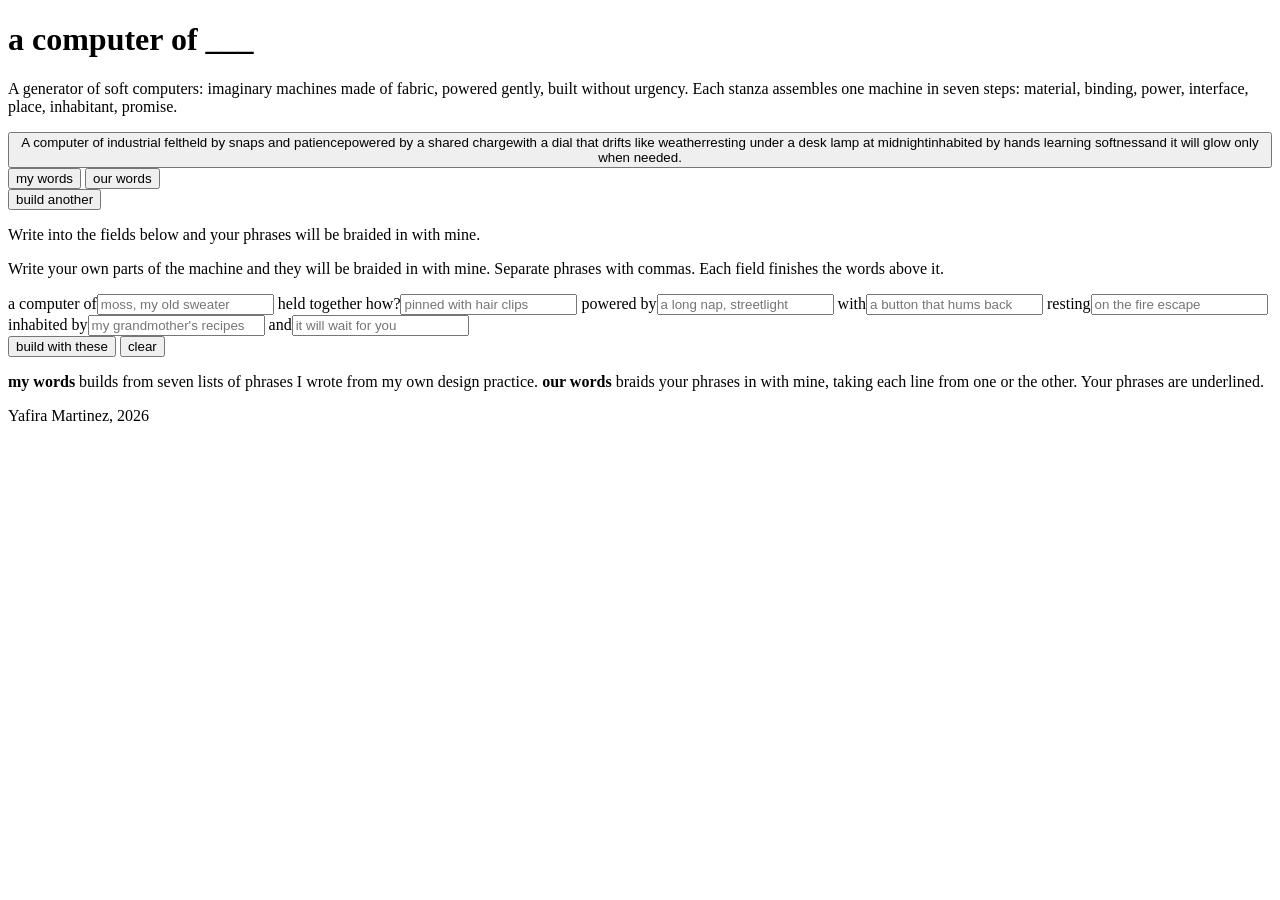
==== commit cdb7eac6: "+ favicon" ====
--- a/index.html
+++ b/index.html
@@ -4,6 +4,7 @@
     <meta charset="utf-8" />
     <meta name="viewport" content="width=device-width, initial-scale=1" />
     <title>a computer of ___</title>
+    <link rel="icon" href="favicon.svg" type="image/svg+xml" />
     <link rel="preconnect" href="https://fonts.googleapis.com" />
     <link
       rel="stylesheet"
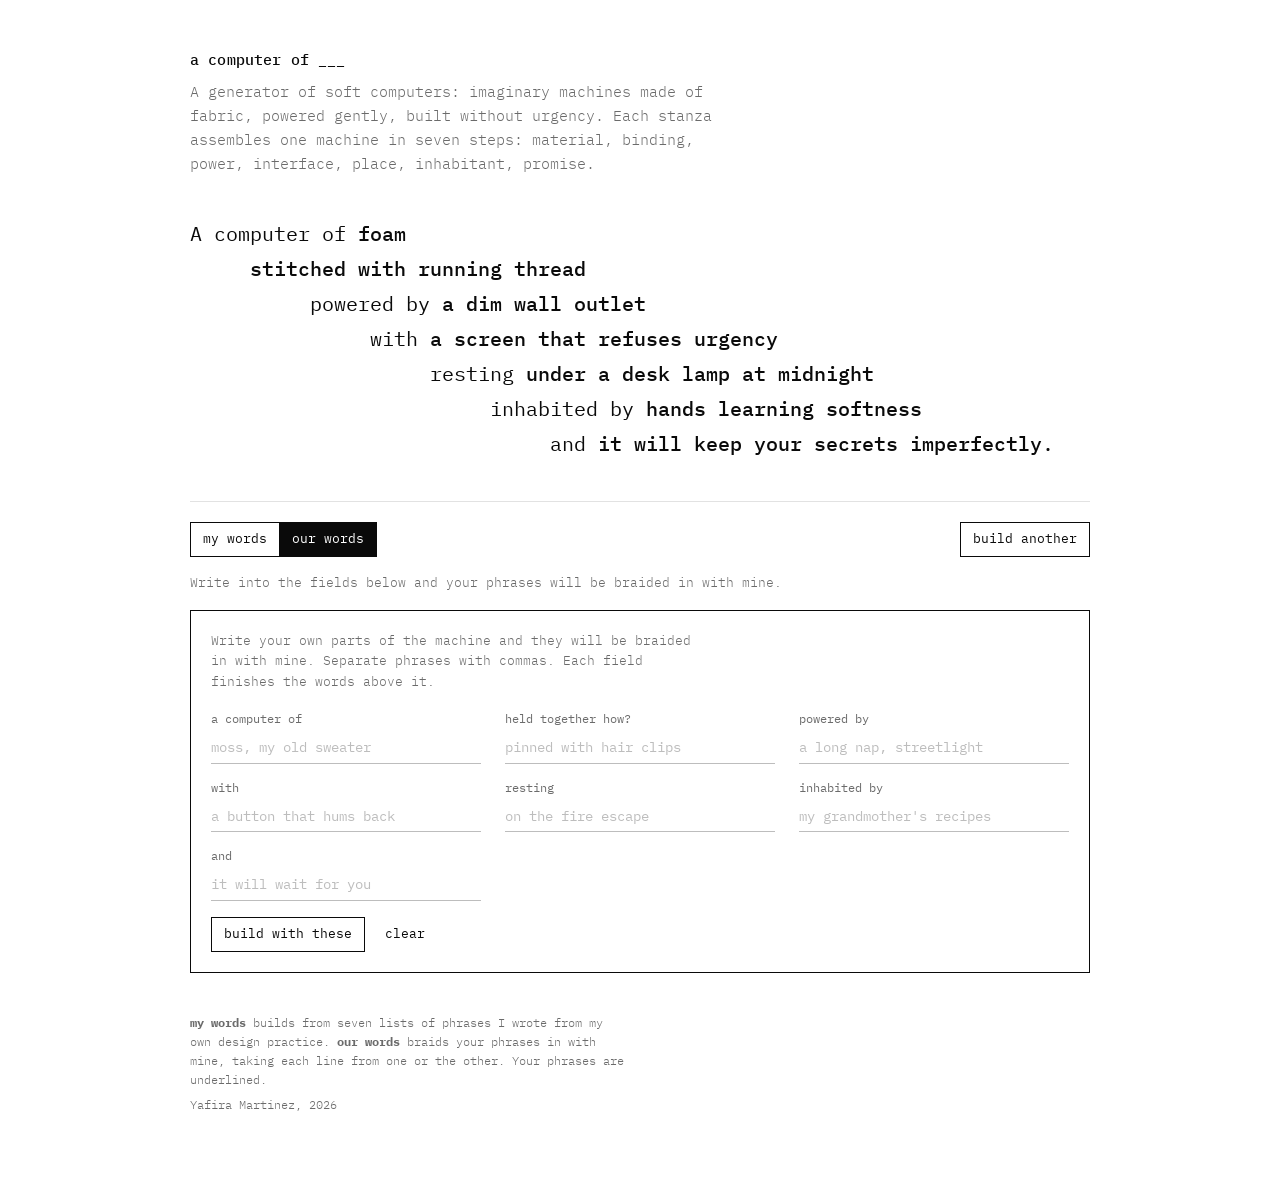
==== commit 8b18a93d: "minor edit" ====
--- a/index.html
+++ b/index.html
@@ -10,7 +10,7 @@
       rel="stylesheet"
       href="https://fonts.googleapis.com/css2?family=IBM+Plex+Mono:ital,wght@0,300;0,400;0,500;1,300&display=swap"
     />
-    <link rel="stylesheet" href="style.css" />
+    <link rel="stylesheet" href="styles.css" />
   </head>
   <body>
     <div class="wrap">
--- a/styles.css
+++ b/styles.css
@@ -0,0 +1,267 @@
+/* layout: one column, the stanza cascades down and to the right like layered cloth; controls sit under it */
+:root {
+  --paper: #ffffff;
+  --ink: #0a0a0a;
+  --ink-soft: #6b6b6b;
+  --ink-faint: #bdbdbd;
+  --rule: #e2e2e2;
+  --mono: "IBM Plex Mono", ui-monospace, "SF Mono", Menlo, Consolas, monospace;
+  --step: 5ch;
+}
+@media (prefers-color-scheme: dark) {
+  :root:not([data-theme="light"]) {
+    --paper: #0a0a0a;
+    --ink: #f5f5f5;
+    --ink-soft: #9a9a9a;
+    --ink-faint: #4a4a4a;
+    --rule: #262626;
+    color-scheme: dark;
+  }
+}
+:root[data-theme="dark"] {
+  --paper: #0a0a0a;
+  --ink: #f5f5f5;
+  --ink-soft: #9a9a9a;
+  --ink-faint: #4a4a4a;
+  --rule: #262626;
+  color-scheme: dark;
+}
+
+* {
+  box-sizing: border-box;
+}
+html,
+body {
+  min-height: 100%;
+}
+body {
+  background: var(--paper);
+  color: var(--ink);
+  font-family: var(--mono);
+  font-size: 15px;
+  line-height: 1.6;
+  padding-block: 40px 56px;
+  padding-inline: 24px;
+}
+.wrap {
+  max-width: 900px;
+  margin: 0 auto;
+  display: flex;
+  flex-direction: column;
+  gap: 40px;
+}
+
+header {
+  display: flex;
+  flex-direction: column;
+  gap: 8px;
+  max-width: 62ch;
+}
+h1 {
+  font-size: 15px;
+  font-weight: 500;
+  margin: 0;
+  letter-spacing: 0.01em;
+}
+header p {
+  margin: 0;
+  color: var(--ink-soft);
+  font-weight: 300;
+}
+
+#stage {
+  appearance: none;
+  background: none;
+  border: 0;
+  color: inherit;
+  font: inherit;
+  text-align: left;
+  padding: 0;
+  cursor: pointer;
+  display: flex;
+  flex-direction: column;
+  gap: 36px;
+  min-width: 0;
+}
+#stage:focus-visible {
+  outline: 1px dashed var(--ink);
+  outline-offset: 12px;
+}
+
+.stanza {
+  display: flex;
+  flex-direction: column;
+  font-size: clamp(15px, 1.6vw + 8px, 20px);
+  line-height: 1.75;
+}
+.stanza.old {
+  color: var(--ink-faint);
+  font-size: 15px;
+  line-height: 1.6;
+}
+.line {
+  padding-left: calc(var(--i) * var(--step));
+  text-indent: -2ch;
+  margin-left: 2ch;
+  min-width: 0;
+  overflow-wrap: anywhere;
+}
+.line.pending {
+  visibility: hidden;
+}
+.w {
+  font-weight: 500;
+}
+.stanza.old .w {
+  font-weight: 400;
+}
+
+.controls {
+  display: flex;
+  flex-wrap: wrap;
+  gap: 12px 28px;
+  align-items: center;
+  border-top: 1px solid var(--rule);
+  padding-top: 20px;
+}
+.group {
+  display: flex;
+  gap: 0;
+  border: 1px solid var(--ink);
+}
+.group button,
+.toggle,
+.again {
+  font: inherit;
+  font-size: 13px;
+  color: var(--ink);
+  background: var(--paper);
+  border: 0;
+  padding: 6px 12px;
+  cursor: pointer;
+}
+.group button[aria-pressed="true"] {
+  background: var(--ink);
+  color: var(--paper);
+}
+.group button + button {
+  border-left: 1px solid var(--ink);
+}
+.toggle {
+  padding: 6px 0;
+  display: inline-flex;
+  gap: 8px;
+  align-items: center;
+}
+.again {
+  border: 1px solid var(--ink);
+  margin-left: auto;
+}
+.again:hover,
+.group button:hover {
+  text-decoration: underline;
+}
+button:focus-visible {
+  outline: 1px dashed var(--ink);
+  outline-offset: 3px;
+}
+.panel {
+  display: flex;
+  flex-direction: column;
+  gap: 16px;
+}
+.yours {
+  display: flex;
+  flex-direction: column;
+  gap: 16px;
+  border: 1px solid var(--ink);
+  padding: 20px;
+}
+.yours-intro {
+  margin: 0;
+  color: var(--ink-soft);
+  font-weight: 300;
+  font-size: 13px;
+  max-width: 62ch;
+}
+.fields {
+  display: grid;
+  grid-template-columns: repeat(auto-fill, minmax(min(100%, 250px), 1fr));
+  gap: 14px 24px;
+}
+.fields label {
+  display: flex;
+  flex-direction: column;
+  gap: 4px;
+  font-size: 12px;
+  color: var(--ink-soft);
+  min-width: 0;
+}
+.fields input {
+  font: inherit;
+  font-size: 14px;
+  color: var(--ink);
+  background: var(--paper);
+  border: 0;
+  border-bottom: 1px solid var(--ink-faint);
+  padding: 4px 0;
+  border-radius: 0;
+  width: 100%;
+}
+.fields input::placeholder {
+  color: var(--ink-faint);
+}
+.fields input:focus {
+  outline: none;
+  border-bottom-color: var(--ink);
+}
+.form-actions {
+  display: flex;
+  gap: 20px;
+  align-items: center;
+}
+.form-actions .again {
+  margin-left: 0;
+}
+.w.mine {
+  text-decoration: underline;
+  text-decoration-thickness: 1px;
+  text-underline-offset: 4px;
+}
+.hint {
+  margin: 0;
+  color: var(--ink-soft);
+  font-size: 13px;
+  font-weight: 300;
+}
+
+footer {
+  color: var(--ink-soft);
+  font-size: 12px;
+  font-weight: 300;
+  max-width: 62ch;
+  display: flex;
+  flex-direction: column;
+  gap: 6px;
+}
+footer p {
+  margin: 0;
+}
+
+@media (max-width: 560px) {
+  :root {
+    --step: 2ch;
+  }
+  body {
+    padding-inline: 16px;
+    padding-block: 28px 40px;
+  }
+  .again {
+    margin-left: 0;
+  }
+}
+@media (prefers-reduced-motion: reduce) {
+  .line.pending {
+    visibility: visible;
+  }
+}
